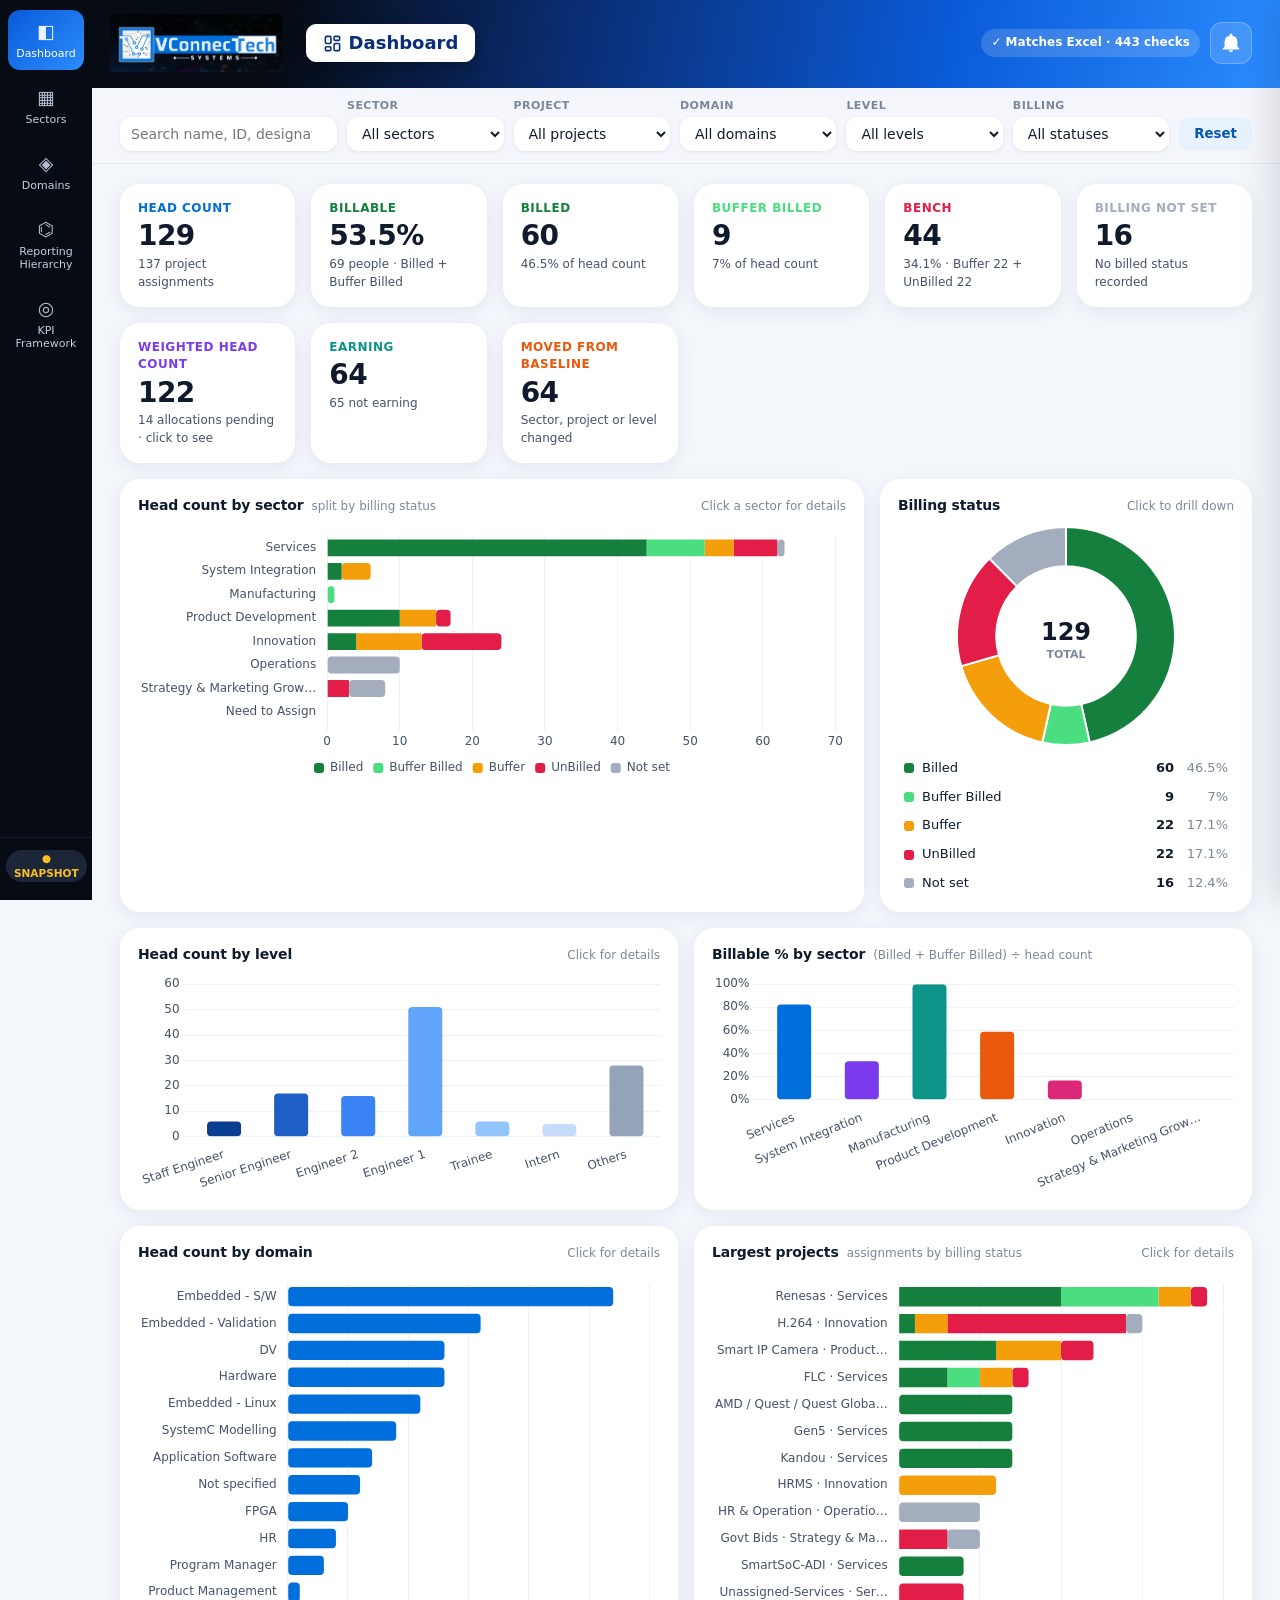
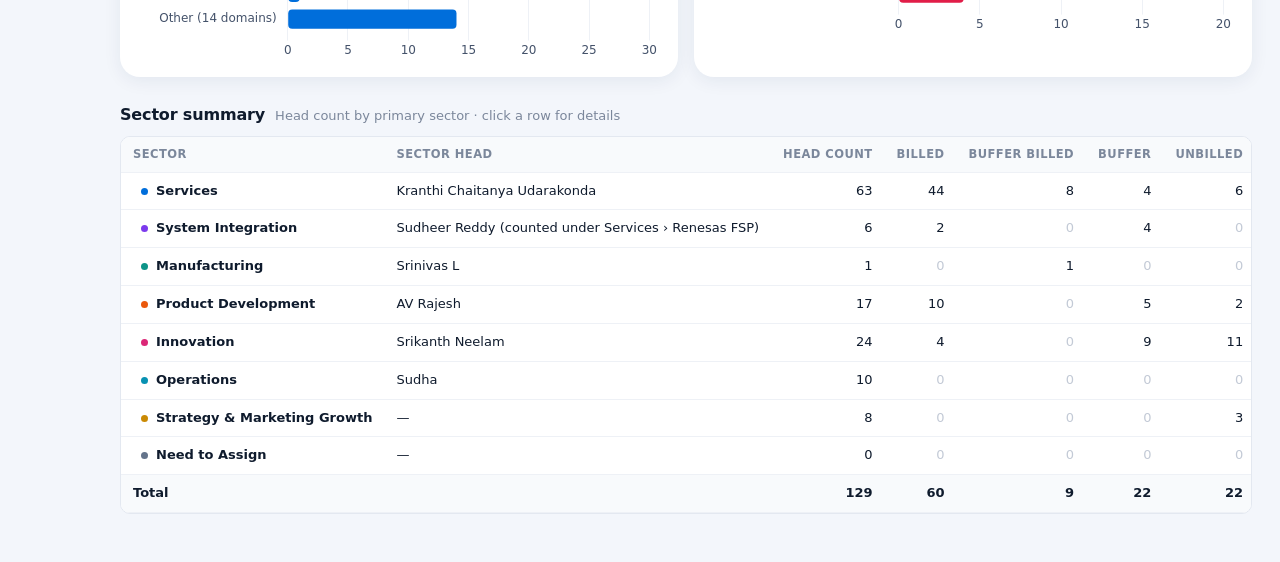
==== portal/index.html @ 93ce8286 "Add Employee Management portal, scripts, data and design options Co-Authored-By: Claude Opus 5.5 <no" ====
<!doctype html>
<html lang="en">
<head>
  <meta charset="utf-8">
  <meta name="viewport" content="width=device-width, initial-scale=1">
  <title>VCT Employee Portal</title>
  <link rel="icon" href="assets/vct-icon.png">
  <link rel="stylesheet" href="css/styles.css">
</head>
<body>
  <div class="shell">
    <aside class="sidebar" id="sidebar">
      <div class="brand">
        <img src="assets/vct-logo.png" alt="VConnecTech Systems">
      </div>
      <nav class="nav" id="nav">
        <a href="#/dashboard" data-route="dashboard"><span class="ico">◧</span>Dashboard</a>
        <a href="#/sectors" data-route="sectors"><span class="ico">▦</span>Sectors</a>
        <a href="#/domains" data-route="domains"><span class="ico">◈</span>Domains</a>
        <a href="#/hierarchy" data-route="hierarchy"><span class="ico">⌬</span>Reporting Hierarchy</a>
        <a href="#/kpi" data-route="kpi"><span class="ico">◎</span>KPI Framework</a>
      </nav>
      <div class="sidebar-foot" id="sourceInfo"></div>
    </aside>

    <div class="main">
      <header class="topbar">
        <button class="menu-btn" id="menuBtn" aria-label="Menu">☰</button>
        <img class="hdr-logo" src="assets/vct-logo.png" alt="VConnecTech Systems">
        <button class="back-btn" id="backBtn" hidden title="Go back (Alt + ←)" aria-label="Back"><svg viewBox="0 0 24 24" width="18" height="18" aria-hidden="true"><path d="M15 18l-6-6 6-6" fill="none" stroke="currentColor" stroke-width="2.2" stroke-linecap="round" stroke-linejoin="round"/></svg></button>
        <div class="topbar-title">
          <h1 id="pageTitle">Dashboard</h1>
          <div class="crumbs" id="crumbs"></div>
        </div>
        <div class="topbar-right">
          <span class="verify-badge" id="verifyBadge" title="Portal numbers compared with the Excel workbook"></span>
          <a href="#/changes" class="bell" id="alertsBtn" title="Alerts — edits to the Excel file" aria-label="Alerts">
            <svg viewBox="0 0 24 24" width="22" height="22" aria-hidden="true"><path fill="currentColor" d="M12 22a2.5 2.5 0 0 0 2.45-2h-4.9A2.5 2.5 0 0 0 12 22Zm7-6V11a7 7 0 0 0-5.5-6.84V3.5a1.5 1.5 0 0 0-3 0v.66A7 7 0 0 0 5 11v5l-2 2v1h18v-1l-2-2Z"/></svg>
            <span class="bell-badge" id="alertsBadge" hidden>0</span>
          </a>
        </div>
      </header>

      <section class="filters" id="filters">
        <div class="f-item f-search">
          <input type="search" id="fQ" placeholder="Search name, ID, designation…" autocomplete="off">
        </div>
        <div class="f-item"><label for="fSector">Sector</label><select id="fSector"></select></div>
        <div class="f-item"><label for="fProject">Project</label><select id="fProject"></select></div>
        <div class="f-item"><label for="fDomain">Domain</label><select id="fDomain"></select></div>
        <div class="f-item"><label for="fLevel">Level</label><select id="fLevel"></select></div>
        <div class="f-item"><label for="fBilling">Billing</label><select id="fBilling"></select></div>
        <button class="btn-ghost" id="fReset">Reset</button>
        <div class="chips" id="fChips"></div>
      </section>

      <main class="content" id="view" tabindex="-1"></main>
    </div>
  </div>

  <div class="drawer-backdrop" id="drawerBackdrop"></div>
  <aside class="drawer" id="drawer" aria-hidden="true"></aside>
  <div class="tooltip" id="tooltip"></div>

  <script src="vendor/chart.umd.min.js"></script>
  <script src="data/vct-data.js"></script>
  <script src="js/metrics.js"></script>
  <script src="js/data-source.js"></script>
  <script src="js/app.js"></script>
</body>
</html>
---- portal/css/styles.css ----
:root {
  --brand: #006edb;
  --brand-600: #0058b0;
  --brand-50: #e8f2fd;
  --ink: #0f1b2d;
  --ink-2: #44526a;
  --ink-3: #7b879b;
  --line: #e3e8f0;
  --line-2: #eef1f6;
  --bg: #f4f6fb;
  --card: #ffffff;
  --side: #060b14;
  --side-2: #0e1726;
  --side-ink: #c4cfdf;

  --billed: #15803d;
  --buffer-billed: #4ade80;
  --buffer: #f59e0b;
  --unbilled: #e11d48;
  --notset: #a3adbd;

  --ok: #15803d;
  --warn: #b45309;
  --info: #0369a1;

  --radius: 12px;
  --shadow: 0 1px 2px rgba(15, 27, 45, .05), 0 1px 1px rgba(15, 27, 45, .03);
  --font: "Segoe UI", system-ui, -apple-system, Roboto, "Helvetica Neue", Arial, sans-serif;
}

* { box-sizing: border-box; }
html, body { margin: 0; height: 100%; }
body { font-family: var(--font); color: var(--ink); background: var(--bg); font-size: 14px; line-height: 1.45; }
a { color: var(--brand); text-decoration: none; }
a:hover { text-decoration: underline; }
button { font-family: inherit; }
h1, h2, h3 { margin: 0; font-weight: 600; letter-spacing: -.01em; }

/* ---------- layout ---------- */
.shell { display: flex; min-height: 100vh; }
.sidebar {
  width: 236px; flex: 0 0 236px; background: var(--side); color: var(--side-ink);
  display: flex; flex-direction: column; position: sticky; top: 0; height: 100vh; z-index: 30;
}
.brand { padding: 14px 14px 10px; border-bottom: 1px solid #111c2e; }
.brand img { width: 100%; display: block; border-radius: 6px; }
.nav { padding: 10px 10px; display: flex; flex-direction: column; gap: 2px; overflow-y: auto; }
.nav a {
  display: flex; align-items: center; gap: 10px; padding: 9px 12px; border-radius: 8px;
  color: var(--side-ink); font-weight: 500; text-decoration: none;
}
.nav a:hover { background: var(--side-2); color: #fff; }
.nav a.active { background: var(--brand); color: #fff; }
.nav .ico { width: 18px; text-align: center; opacity: .9; }
.sidebar-foot { margin-top: auto; padding: 14px 16px; font-size: 12px; color: #8592a8; border-top: 1px solid #111c2e; }
.sidebar-foot b { color: #d6deea; font-weight: 600; }
.sidebar-foot .mode { display: inline-block; padding: 1px 8px; border-radius: 99px; background: #1b2638; color: #fbbf24; font-weight: 600; font-size: 11px; margin-bottom: 6px; }
.sidebar-foot .mode.live { color: #4ade80; }

.main { flex: 1; min-width: 0; display: flex; flex-direction: column; }
.topbar {
  display: flex; align-items: center; gap: 14px; padding: 16px 28px 10px; background: var(--bg);
}
.topbar h1 { font-size: 22px; }
.crumbs { color: var(--ink-3); font-size: 13px; margin-top: 2px; }
.crumbs a { color: var(--ink-2); }
.topbar-right { margin-left: auto; display: flex; gap: 10px; align-items: center; }
.menu-btn { display: none; border: 1px solid var(--line); background: #fff; border-radius: 8px; font-size: 18px; padding: 4px 10px; cursor: pointer; }
.verify-badge { font-size: 12px; padding: 5px 10px; border-radius: 99px; background: #e7f6ec; color: var(--ok); font-weight: 600; cursor: pointer; white-space: nowrap; }
.verify-badge.bad { background: #fde8ec; color: var(--unbilled); }

/* ---------- filters ---------- */
.filters {
  position: sticky; top: 0; z-index: 20; display: flex; flex-wrap: wrap; align-items: flex-end; gap: 10px;
  padding: 10px 28px 12px; background: rgba(244, 246, 251, .96); backdrop-filter: blur(6px); border-bottom: 1px solid var(--line);
}
.f-item { display: flex; flex-direction: column; gap: 3px; flex: 1 1 130px; min-width: 0; }
.f-search { flex: 1.4 1 180px; align-self: flex-end; }
.f-item label { font-size: 11px; font-weight: 600; color: var(--ink-3); text-transform: uppercase; letter-spacing: .04em; }
.f-item select, .f-item input {
  height: 34px; border: 1px solid var(--line); border-radius: 8px; background: #fff; padding: 0 10px;
  font: inherit; color: var(--ink); width: 100%;
}
.f-item select.on { border-color: var(--brand); background: var(--brand-50); color: var(--brand-600); font-weight: 600; }
.f-item select:focus, .f-item input:focus { outline: 2px solid rgba(0, 110, 219, .25); border-color: var(--brand); }
.btn-ghost { height: 34px; border: 1px solid var(--line); background: #fff; border-radius: 8px; padding: 0 14px; cursor: pointer; color: var(--ink-2); font-weight: 500; }
.btn-ghost:hover { border-color: var(--brand); color: var(--brand); }
.btn { height: 34px; border: 0; background: var(--brand); color: #fff; border-radius: 8px; padding: 0 14px; cursor: pointer; font-weight: 600; }
.btn:hover { background: var(--brand-600); }
.chips { display: flex; gap: 6px; flex-wrap: wrap; width: 100%; }
.chips:empty { display: none; }
.chip { display: inline-flex; align-items: center; gap: 6px; background: var(--brand-50); color: var(--brand-600); border-radius: 99px; padding: 3px 4px 3px 10px; font-size: 12px; font-weight: 600; }
.chip button { border: 0; background: rgba(0, 110, 219, .12); color: var(--brand-600); border-radius: 99px; width: 18px; height: 18px; cursor: pointer; line-height: 1; }

/* ---------- content ---------- */
.content { padding: 20px 28px 48px; outline: none; }
.grid { display: grid; gap: 16px; }
.g-tiles { grid-template-columns: repeat(auto-fill, minmax(170px, 1fr)); }
.g-2 { grid-template-columns: repeat(2, minmax(0, 1fr)); }
.g-3 { grid-template-columns: repeat(3, minmax(0, 1fr)); }
.g-21 { grid-template-columns: minmax(0, 2fr) minmax(0, 1fr); }
.g-12 { grid-template-columns: minmax(0, 1fr) minmax(0, 2fr); align-items: start; }
.mt { margin-top: 16px; }
.section-title { display: flex; align-items: baseline; gap: 10px; margin: 26px 0 10px; }
.section-title h2 { font-size: 16px; }
.section-title .sub { color: var(--ink-3); font-size: 13px; }

.card { background: var(--card); border: 1px solid var(--line); border-radius: var(--radius); box-shadow: var(--shadow); padding: 16px 18px; min-width: 0; }
.card-h { display: flex; align-items: baseline; gap: 8px; margin-bottom: 10px; }
.card-h h3 { font-size: 14px; }
.card-h .sub { color: var(--ink-3); font-size: 12px; }
.card-h .right { margin-left: auto; font-size: 12px; color: var(--ink-3); }

.tile { cursor: default; display: flex; flex-direction: column; gap: 4px; position: relative; overflow: hidden; }
.tile.click { cursor: pointer; }
.tile.click:hover { border-color: var(--brand); }
.tile .lbl { font-size: 12px; color: var(--ink-3); font-weight: 600; text-transform: uppercase; letter-spacing: .04em; }
.tile .val { font-size: 28px; font-weight: 700; letter-spacing: -.02em; line-height: 1.1; }
.tile .note { font-size: 12px; color: var(--ink-2); }
.tile::before { content: ""; position: absolute; left: 0; top: 0; bottom: 0; width: 4px; background: var(--accent, var(--brand)); }

.chart-box { position: relative; height: 280px; }
.chart-box.sm { height: 220px; }
.chart-box.lg { height: 360px; }
.hint { font-size: 12px; color: var(--ink-3); margin-top: 8px; }

/* legend */
.legend { display: flex; flex-direction: column; gap: 4px; margin-top: 10px; }
.legend.row { flex-direction: row; flex-wrap: wrap; gap: 6px 14px; }
.lg { display: flex; align-items: center; gap: 8px; font-size: 13px; padding: 3px 6px; border-radius: 6px; cursor: pointer; }
.lg:hover { background: var(--line-2); }
.lg .sw { width: 10px; height: 10px; border-radius: 3px; flex: 0 0 10px; }
.lg .n { margin-left: auto; font-weight: 600; font-variant-numeric: tabular-nums; }
.lg .p { color: var(--ink-3); width: 46px; text-align: right; font-variant-numeric: tabular-nums; }
.legend.row .lg .n { margin-left: 4px; }

/* billing stack bar */
.stack { display: flex; height: 8px; border-radius: 99px; overflow: hidden; background: var(--line-2); }
.stack span { display: block; height: 100%; }

/* badges */
.badge { display: inline-flex; align-items: center; gap: 5px; padding: 2px 8px; border-radius: 99px; font-size: 12px; font-weight: 600; white-space: nowrap; }
.badge::before { content: ""; width: 7px; height: 7px; border-radius: 50%; background: currentColor; }
.b-Billed { background: #e7f6ec; color: var(--billed); }
.b-Buffer-Billed { background: #e9fbef; color: #15803d; }
.b-Buffer-Billed::before { background: var(--buffer-billed); }
.b-Buffer { background: #fef4e2; color: #b45309; }
.b-UnBilled { background: #fde8ec; color: var(--unbilled); }
.b-Not-set { background: #eef1f5; color: #5d6b80; }
.tag { display: inline-block; padding: 1px 7px; border-radius: 6px; background: var(--line-2); color: var(--ink-2); font-size: 11.5px; font-weight: 600; }
.tag.blue { background: var(--brand-50); color: var(--brand-600); }
.tag.amber { background: #fef4e2; color: #b45309; }
.tag.draft { background: #fff7d6; color: #8a6100; }

/* tables */
.table-wrap { overflow: auto; border: 1px solid var(--line); border-radius: 10px; background: #fff; }
.table-wrap.tall { max-height: 620px; }
table.t { width: 100%; border-collapse: separate; border-spacing: 0; font-size: 13px; }
table.t th, table.t td { padding: 9px 12px; text-align: left; border-bottom: 1px solid var(--line-2); white-space: nowrap; }
table.t th { position: sticky; top: 0; background: #f8fafc; z-index: 1; font-size: 11.5px; text-transform: uppercase; letter-spacing: .04em; color: var(--ink-3); font-weight: 700; cursor: default; user-select: none; }
table.t th.sort { cursor: pointer; }
table.t th.sort:hover { color: var(--brand); }
table.t th .arr { font-size: 10px; margin-left: 3px; }
table.t td.num, table.t th.num { text-align: right; font-variant-numeric: tabular-nums; }
table.t tbody tr.click { cursor: pointer; }
table.t tbody tr.click:hover td { background: #f5f9ff; }
table.t tfoot td { font-weight: 700; background: #f8fafc; position: sticky; bottom: 0; }
table.t td.wrap { white-space: normal; min-width: 220px; }
table.t td.muted, .muted { color: var(--ink-3); }
.zero { color: #c3cad6; }
.pct-cell { display: flex; align-items: center; gap: 8px; justify-content: flex-end; }
.pct-cell .bar { width: 60px; height: 6px; background: var(--line-2); border-radius: 99px; overflow: hidden; }
.pct-cell .bar i { display: block; height: 100%; background: var(--brand); }

/* matrix / heatmap */
table.t.matrix { width: auto; }
table.matrix th.rot { writing-mode: vertical-rl; transform: rotate(180deg); text-transform: none; letter-spacing: 0; font-size: 12px; font-weight: 600; color: var(--ink-2); height: 150px; vertical-align: bottom; padding: 8px 6px; }
table.matrix td.h { text-align: center; font-weight: 600; min-width: 36px; padding: 6px; }
table.matrix td.first, table.matrix th.first { position: sticky; left: 0; background: #fff; z-index: 2; }
table.matrix th.first { background: #f8fafc; z-index: 3; }

/* sector cards */
.sector-card { cursor: pointer; display: flex; flex-direction: column; gap: 10px; transition: border-color .15s, transform .15s; }
.sector-card:hover { border-color: var(--brand); transform: translateY(-1px); }
.sector-card .top { display: flex; align-items: flex-start; gap: 10px; }
.sector-card .dot { width: 12px; height: 12px; border-radius: 4px; margin-top: 4px; flex: 0 0 12px; }
.sector-card h3 { font-size: 15px; }
.sector-card .own { color: var(--ink-2); font-size: 12.5px; min-height: 36px; }
.sector-card .nums { display: flex; gap: 18px; }
.sector-card .nums div { display: flex; flex-direction: column; }
.sector-card .nums b { font-size: 20px; }
.sector-card .nums span { font-size: 11px; color: var(--ink-3); text-transform: uppercase; letter-spacing: .04em; font-weight: 600; }
.kv { display: grid; grid-template-columns: 140px 1fr; gap: 6px 12px; font-size: 13px; }
.kv dt { color: var(--ink-3); }
.kv dd { margin: 0; }

/* people grid (Overall-sheet style) */
.pgrid td { vertical-align: top; white-space: normal; min-width: 170px; }
.pgrid td.lvl { font-weight: 600; color: var(--ink-2); min-width: 120px; background: #f8fafc; position: sticky; left: 0; }
/* sector grid — clear gridlines, darker header and level column so rows/columns are easy to follow */
.table-wrap:has(> .pgrid) { border: 1px solid #b9c3d1; }
table.t.pgrid th, table.t.pgrid td { border-bottom: 1px solid #c9d2de; border-right: 1px solid #dde3eb; }
table.t.pgrid tr > :last-child { border-right: 0; }
table.t.pgrid tbody tr:last-child td { border-bottom: 0; }
table.t.pgrid th { background: #e6ebf2; color: #1e2b40; border-bottom: 2px solid #9fabbd; z-index: 2; }
table.t.pgrid th.first { position: sticky; left: 0; z-index: 3; }
table.t.pgrid td.lvl { background: #eef2f7; color: var(--ink); font-weight: 700; border-right: 2px solid #b9c3d1; z-index: 1; }
table.t.pgrid tbody tr:nth-child(even) td:not(.lvl) { background: #fafbfd; }
table.t.pgrid tbody tr:first-child td { background: #f4f7fb; border-bottom: 2px solid #b9c3d1; }
table.t.pgrid tbody tr:first-child td.lvl { background: #e9eef5; }
table.t.pgrid tbody tr:hover td:not(.lvl) { background: #f2f7ff; }
.person { display: block; padding: 4px 8px; margin: 3px 0; border-radius: 6px; font-size: 12.5px; cursor: pointer; border-left: 3px solid var(--notset); background: #f7f9fc; }
.person:hover { background: var(--brand-50); }
.person small { display: block; color: var(--ink-3); font-size: 11px; }
.person.Billed { border-left-color: var(--billed); }
.person.Buffer-Billed { border-left-color: var(--buffer-billed); }
.person.Buffer { border-left-color: var(--buffer); }
.person.UnBilled { border-left-color: var(--unbilled); }
.person.dual { background: #eef5ff; }
/* sector "Who works where" grid — names filled with their billing colour; two-project people in violet */
.pgrid .person { border-left: 0; padding: 6px 10px; color: #fff; font-weight: 600; background: var(--notset); }
.pgrid .person small { color: rgba(255, 255, 255, .88); font-weight: 400; }
.pgrid .person.Billed { background: var(--billed); }
.pgrid .person.Buffer-Billed { background: var(--buffer-billed); color: #053b1b; }
.pgrid .person.Buffer-Billed small { color: #0b5a2b; }
.pgrid .person.Buffer { background: var(--buffer); color: #3d2600; }
.pgrid .person.Buffer small { color: #5c3a00; }
.pgrid .person.UnBilled { background: var(--unbilled); }
.pgrid .person.Not-set { background: #8a95a8; }
/* two projects: left half = billing colour, right half = violet */
.pgrid .person.dual { --bc: #8a95a8; background: linear-gradient(90deg, var(--bc) 0 50%, #7c3aed 50% 100%); color: #fff; border-left: 0;
  text-shadow: 0 1px 2px rgba(0, 0, 0, .35); }
.pgrid .person.dual small { color: rgba(255, 255, 255, .92); }
.pgrid .person.dual.Billed { --bc: var(--billed); }
.pgrid .person.dual.Buffer-Billed { --bc: #22c55e; }
.pgrid .person.dual.Buffer { --bc: #e08a00; }
.pgrid .person.dual.UnBilled { --bc: var(--unbilled); }
.pgrid .person:hover { filter: brightness(1.08); box-shadow: 0 2px 8px rgba(15, 27, 45, .18); }
.pg-legend { display: flex; flex-wrap: wrap; gap: 8px; margin: -4px 0 12px; }
.pg-key { display: inline-block; padding: 3px 10px; border-radius: 6px; font-size: 12px; font-weight: 600; color: #fff; background: #8a95a8; }
.pg-key.Billed { background: var(--billed); }
.pg-key.Buffer-Billed { background: var(--buffer-billed); color: #053b1b; }
.pg-key.Buffer { background: var(--buffer); color: #3d2600; }
.pg-key.UnBilled { background: var(--unbilled); }
.pg-key.dual { background: linear-gradient(90deg, var(--billed) 0 50%, #7c3aed 50% 100%); text-shadow: 0 1px 2px rgba(0, 0, 0, .3); }

/* drawer */
.drawer-backdrop { position: fixed; inset: 0; background: rgba(6, 11, 20, .35); opacity: 0; pointer-events: none; transition: opacity .2s; z-index: 50; }
.drawer-backdrop.open { opacity: 1; pointer-events: auto; }
.drawer { position: fixed; top: 0; right: 0; bottom: 0; width: min(480px, 100%); background: #fff; z-index: 60; transform: translateX(100%); transition: transform .22s ease; overflow-y: auto; box-shadow: -8px 0 30px rgba(6, 11, 20, .12); }
.drawer.open { transform: none; }
.drawer .d-head { padding: 22px 24px 16px; border-bottom: 1px solid var(--line); display: flex; gap: 14px; align-items: flex-start; }
.avatar { width: 48px; height: 48px; border-radius: 12px; background: var(--brand); color: #fff; display: grid; place-items: center; font-weight: 700; font-size: 17px; flex: 0 0 48px; }
.drawer .d-head h2 { font-size: 18px; }
.drawer .d-head .sub { color: var(--ink-3); font-size: 13px; }
.drawer .close { margin-left: auto; border: 0; background: var(--line-2); border-radius: 8px; width: 32px; height: 32px; cursor: pointer; font-size: 16px; }
.drawer .d-body { padding: 18px 24px 30px; display: flex; flex-direction: column; gap: 18px; }
.drawer h4 { margin: 0 0 8px; font-size: 12px; text-transform: uppercase; letter-spacing: .05em; color: var(--ink-3); }
.assign { border: 1px solid var(--line); border-radius: 10px; padding: 10px 12px; display: flex; flex-direction: column; gap: 4px; }
.assign .row1 { display: flex; align-items: center; gap: 8px; }
.assign .alloc { margin-left: auto; font-weight: 700; }
.move { background: #fffaf0; border: 1px solid #fde7c2; border-radius: 10px; padding: 10px 12px; font-size: 13px; }

.tooltip { position: fixed; pointer-events: none; z-index: 80; background: var(--ink); color: #fff; font-size: 12px; padding: 6px 9px; border-radius: 6px; opacity: 0; transition: opacity .1s; max-width: 260px; }

/* KPI */
.kpi-cat { font-weight: 700; color: var(--brand-600); }
details.acc { border: 1px solid var(--line); border-radius: 10px; background: #fff; }
details.acc + details.acc { margin-top: 10px; }
details.acc summary { padding: 12px 16px; cursor: pointer; font-weight: 600; list-style: none; display: flex; gap: 8px; align-items: center; }
details.acc summary::before { content: "▸"; color: var(--ink-3); transition: transform .15s; }
details.acc[open] summary::before { transform: rotate(90deg); }
details.acc .acc-body { padding: 0 16px 14px; }

/* health */
.issue { display: flex; gap: 12px; padding: 12px 14px; border: 1px solid var(--line); border-radius: 10px; background: #fff; }
.issue + .issue { margin-top: 8px; }
.issue .sev { width: 8px; border-radius: 99px; flex: 0 0 8px; }
.issue .sev.warn { background: var(--buffer); }
.issue .sev.info { background: #7cb7f0; }
.issue h4 { margin: 0 0 2px; font-size: 14px; }
.issue .people { margin-top: 6px; display: flex; flex-wrap: wrap; gap: 4px; }
.issue .people a { font-size: 12px; background: var(--line-2); padding: 1px 8px; border-radius: 99px; color: var(--ink-2); cursor: pointer; }

.empty { padding: 40px; text-align: center; color: var(--ink-3); }
.note-box { background: var(--brand-50); border: 1px solid #cfe3fb; color: #173d69; border-radius: 10px; padding: 10px 14px; font-size: 13px; }

/* ---------- responsive ---------- */
@media (max-width: 1200px) {
  .g-3 { grid-template-columns: repeat(2, minmax(0, 1fr)); }
  .g-21, .g-12 { grid-template-columns: minmax(0, 1fr); }
}
@media (max-width: 860px) {
  .sidebar { position: fixed; left: 0; top: 0; transform: translateX(-100%); transition: transform .2s; }
  .sidebar.open { transform: none; box-shadow: 8px 0 30px rgba(0, 0, 0, .3); }
  .menu-btn { display: inline-block; }
  .topbar { padding: 12px 16px 8px; }
  .filters { padding: 8px 16px 10px; position: static; }
  .content { padding: 16px 16px 40px; }
  .g-2, .g-3 { grid-template-columns: minmax(0, 1fr); }
  .f-item { flex: 1 1 140px; }
  .f-search { flex-basis: 100%; }
  .verify-badge { display: none; }
}

@media print {
  .sidebar, .filters, .menu-btn { display: none; }
  .content { padding: 0; }
}

/* live status */
.sidebar-foot .mode.off { color: #f87171; }
.foot-ok, .foot-warn, .foot-note { margin-top: 6px; line-height: 1.35; }
.foot-ok { color: #86efac; }
.foot-warn { color: #fca5a5; }
.foot-note { color: #8592a8; }
.toast {
  position: fixed; right: 20px; bottom: 20px; z-index: 90; background: var(--ink); color: #fff;
  padding: 12px 16px; border-radius: 10px; font-size: 13px; box-shadow: 0 10px 30px rgba(6, 11, 20, .25);
  border-left: 4px solid #4ade80; transform: translateY(20px); opacity: 0; pointer-events: none; transition: all .25s ease; max-width: 340px;
}
.toast.show { transform: none; opacity: 1; }

/* in-place details panel */
.tile.active { border-color: var(--brand); box-shadow: 0 0 0 3px rgba(0, 110, 219, .18); }
.detail-panel { margin-top: 16px; border: 1.5px solid var(--brand); box-shadow: 0 8px 28px rgba(0, 110, 219, .10); scroll-margin-top: 120px; animation: dpIn .18s ease; }
@keyframes dpIn { from { opacity: 0; transform: translateY(-4px); } to { opacity: 1; transform: none; } }
.dp-head { display: flex; align-items: flex-start; gap: 12px; margin-bottom: 12px; }
.dp-head h3 { font-size: 17px; }
.dp-head .sub { color: var(--ink-2); font-size: 13px; margin-top: 2px; }
.dp-actions { margin-left: auto; display: flex; gap: 8px; align-items: center; }
.dp-close { border: 0; background: var(--line-2); border-radius: 8px; width: 34px; height: 34px; cursor: pointer; font-size: 15px; }
.dp-close:hover { background: #fde8ec; color: var(--unbilled); }
.dp-back { border: 0; background: none; color: var(--brand); cursor: pointer; padding: 0; margin-bottom: 4px; font-weight: 600; }
.bd { border: 1px solid var(--line-2); border-radius: 10px; padding: 10px 12px; background: #fbfcfe; }
.bd h4 { margin: 0 0 6px; font-size: 11.5px; text-transform: uppercase; letter-spacing: .05em; color: var(--ink-3); }
.bd-row { display: grid; grid-template-columns: minmax(90px, 1.2fr) 1fr 32px; align-items: center; gap: 8px; padding: 4px 6px; border-radius: 6px; cursor: pointer; font-size: 13px; }
.bd-row:hover { background: var(--brand-50); }
.bd-l { overflow: hidden; text-overflow: ellipsis; white-space: nowrap; }
.bd-bar { height: 6px; background: var(--line-2); border-radius: 99px; overflow: hidden; }
.bd-bar i { display: block; height: 100%; border-radius: 99px; }
.bd-n { text-align: right; font-weight: 700; font-variant-numeric: tabular-nums; }
.th-link { color: var(--brand); cursor: pointer; }
.th-link:hover { text-decoration: underline; }

/* navigation */
.back-btn { height: 36px; padding: 0 14px; border: 1px solid var(--line); background: #fff; border-radius: 8px; cursor: pointer; font-weight: 600; color: var(--ink-2); white-space: nowrap; align-self: center; }
.back-btn:hover { border-color: var(--brand); color: var(--brand); }
.back-btn[hidden] { display: none; }

/* change log */
.change-card + .change-card { margin-top: 12px; }
.ch-head { display: flex; gap: 12px; align-items: center; }
.ch-right { margin-left: auto; text-align: right; display: flex; flex-direction: column; gap: 4px; align-items: flex-end; font-size: 13px; }
.avatar.sm { width: 38px; height: 38px; flex: 0 0 38px; font-size: 14px; border-radius: 10px; }
.ch-table td.before { color: #be123c; background: #fff7f8; white-space: normal; min-width: 140px; }
.ch-table td.after { color: #15803d; background: #f4fbf6; font-weight: 600; white-space: normal; min-width: 140px; }
@media (max-width: 860px) { .ch-head { flex-wrap: wrap; } .ch-right { margin-left: 0; align-items: flex-start; text-align: left; } }

/* alerts */
.nav-badge { margin-left: auto; min-width: 22px; height: 22px; padding: 0 7px; border-radius: 99px; background: #e11d48; color: #fff;
  font-size: 12px; font-weight: 700; display: inline-flex; align-items: center; justify-content: center; box-shadow: 0 0 0 2px var(--side); }
.nav-badge[hidden] { display: none; }
.nav a.active .nav-badge { box-shadow: 0 0 0 2px var(--brand); }
.change-card.is-new { border-color: #e11d48; box-shadow: 0 0 0 3px rgba(225, 29, 72, .12); }
.new-pill { display: inline-block; background: #e11d48; color: #fff; font-size: 10.5px; font-weight: 800; letter-spacing: .05em; padding: 1px 7px; border-radius: 99px; vertical-align: 1px; }
.save-row { display: flex; gap: 12px; align-items: center; padding: 10px 16px; margin-top: 8px; background: #fafbfd; }
.save-ico { font-size: 18px; width: 38px; text-align: center; }
.change-card + .save-row, .save-row + .change-card { margin-top: 12px; }
.toolbar { display: flex; flex-wrap: wrap; gap: 12px; align-items: center; margin: 18px 0 10px; }
.toolbar input[type=search] { margin-left: auto; height: 34px; border: 1px solid var(--line); border-radius: 8px; padding: 0 10px; min-width: 260px; font: inherit; }
.chk { display: inline-flex; gap: 6px; align-items: center; font-size: 13px; color: var(--ink-2); cursor: pointer; }
.pending-box { display: flex; gap: 12px; align-items: center; background: #fff8e8; border: 1px solid #fde3a7; color: #6b4a00; border-radius: 10px; padding: 12px 14px; font-size: 13.5px; }
.spin { width: 18px; height: 18px; border-radius: 50%; border: 3px solid #fcd88a; border-top-color: #b45309; animation: spin 0.9s linear infinite; flex: 0 0 18px; }
@keyframes spin { to { transform: rotate(360deg); } }
.toast a { color: #93c5fd; font-weight: 600; pointer-events: auto; }
.toast.show { pointer-events: auto; }

.hdr-logo { display: none; }

/* top-right alerts bell */
.bell { position: relative; display: inline-flex; align-items: center; justify-content: center; width: 42px; height: 42px;
  border-radius: 12px; background: #fff; border: 1px solid var(--line); color: var(--ink-2); text-decoration: none; }
.bell:hover { border-color: var(--brand); color: var(--brand); text-decoration: none; }
.bell.active { background: var(--brand); border-color: var(--brand); color: #fff; }
.bell-badge { position: absolute; top: -7px; right: -7px; min-width: 21px; height: 21px; padding: 0 6px; border-radius: 99px;
  background: #e11d48; color: #fff; font-size: 11.5px; font-weight: 800; display: inline-flex; align-items: center; justify-content: center;
  box-shadow: 0 0 0 2px var(--bg); }
.bell-badge[hidden] { display: none; }
.bell.ring svg { animation: ring .9s ease 2; transform-origin: 50% 10%; }
@keyframes ring { 0%,100% { transform: rotate(0); } 20% { transform: rotate(14deg); } 40% { transform: rotate(-12deg); } 60% { transform: rotate(8deg); } 80% { transform: rotate(-5deg); } }
.verify-badge { cursor: default; }
@media (max-width: 860px) { .verify-badge { display: none; } }

/* reporting hierarchy — top-down org chart */
.ocard { padding: 16px 20px 22px; }
.org-bar { display: flex; gap: 12px; align-items: center; margin-bottom: 18px; }
.org-bar input { height: 36px; border: 1px solid var(--line); border-radius: 8px; padding: 0 12px; font: inherit; width: 320px; max-width: 100%; }
.org-links { margin-left: auto; font-size: 13px; white-space: nowrap; }
.oc { display: flex; flex-direction: column; align-items: center; }
.ocl { display: flex; justify-content: center; }
.ocv { width: 2px; height: 20px; background: #cfd7e3; }
.oct { color: var(--ink-3); font-size: 13px; margin: 0 0 8px; }
.oct b { color: var(--ink); }
.ocw { border: 2px solid var(--line); border-radius: 12px; padding: 14px; background: #fbfcfe; width: 100%; max-width: 1180px; }
.ocr { display: flex; flex-wrap: wrap; gap: 10px; justify-content: center; }
.ocb { border: 1px solid var(--line); border-radius: 10px; padding: 8px 12px; background: #fff; text-align: center; min-width: 150px; max-width: 240px; cursor: pointer; transition: border-color .12s, transform .12s; }
.ocb:hover { border-color: var(--brand); transform: translateY(-1px); }
.ocb b { display: block; font-size: 13.5px; }
.ocb small { display: block; color: var(--ink-3); font-size: 12px; margin-top: 1px; }
.ocb em { display: block; font-style: normal; font-size: 11.5px; color: #8a4b00; background: #fef4e2; border-radius: 6px; padding: 1px 6px; margin-top: 6px; }
.ocn { display: inline-block; margin-top: 5px; font-size: 12px; font-weight: 700; color: var(--ink-2); background: var(--line-2); border-radius: 99px; padding: 1px 9px; }
.ocb.root { border: 2px solid var(--brand); min-width: 210px; }
.ocb.sel { border: 2px solid var(--brand); background: var(--brand-50); }
.ocb.hl { box-shadow: 0 0 0 3px #fcd34d; border-color: #f59e0b; }
.ocb.more { border-style: dashed; color: var(--ink-2); }
.ocx { cursor: pointer; display: flex; gap: 8px; align-items: center; flex-wrap: wrap; }
.ocx .ocn { margin-top: 0; }
@media (max-width: 860px) { .ocb { min-width: 0; flex: 1 1 140px; } .org-links { margin-left: 0; } .org-bar { flex-wrap: wrap; } }

/* reporting hierarchy — boxes filled with billing colour; view switch */
.org-bar .hm-tabs { display: inline-flex; border: 1px solid #b9c3d1; border-radius: 8px; overflow: hidden; flex: 0 0 auto; }
.hm-tab { border: 0; background: #fff; padding: 0 14px; height: 36px; font: inherit; font-size: 13px; font-weight: 600; color: var(--ink-2); cursor: pointer; }
.hm-tab + .hm-tab { border-left: 1px solid #b9c3d1; }
.hm-tab:hover { background: var(--line-2); }
.hm-tab.on { background: var(--brand); color: #fff; }
.hm-legend { margin: -6px 0 16px; }
.ocb.bx { --bc: #8a95a8; background: var(--bc); border-color: transparent; color: #fff; }
.ocb.bx small { color: rgba(255, 255, 255, .9); }
.ocb.bx .ocn { background: rgba(255, 255, 255, .25); color: inherit; }
.ocb.bx em { color: #8a4b00; }
.ocb.bx-Billed, .hb-bar .bx-Billed { --bc: var(--billed); background: var(--billed); }
.ocb.bx-Buffer-Billed, .hb-bar .bx-Buffer-Billed { --bc: var(--buffer-billed); background: var(--buffer-billed); }
.ocb.bx-Buffer, .hb-bar .bx-Buffer { --bc: var(--buffer); background: var(--buffer); }
.ocb.bx-UnBilled, .hb-bar .bx-UnBilled { --bc: var(--unbilled); background: var(--unbilled); }
.ocb.bx-Not-set, .hb-bar .bx-Not-set { --bc: #8a95a8; background: #8a95a8; }
.ocb.bx-Buffer-Billed:not(.dual), .ocb.bx-Buffer:not(.dual) { color: #2b1d00; }
.ocb.bx-Buffer-Billed:not(.dual) small, .ocb.bx-Buffer:not(.dual) small { color: rgba(43, 29, 0, .8); }
.ocb.bx.dual { background: linear-gradient(90deg, var(--bc) 0 50%, #7c3aed 50% 100%); text-shadow: 0 1px 2px rgba(0, 0, 0, .35); }
.ocb.bx.dual.bx-Buffer-Billed { --bc: #22c55e; }
.ocb.bx.dual.bx-Buffer { --bc: #e08a00; }
.ocb.bx.root, .ocb.bx.sel { border-color: transparent; outline: 3px solid #0f1b2d; outline-offset: 2px; }
.ocb.grp.sel:not(.bx) { outline: 3px solid var(--brand); outline-offset: 2px; }
.ocb.bx:hover { border-color: transparent; filter: brightness(1.07); box-shadow: 0 3px 10px rgba(15, 27, 45, .2); }
.ocb.bx.hl { box-shadow: 0 0 0 4px #fcd34d; }
.hb-bar { display: flex; height: 7px; border-radius: 99px; overflow: hidden; background: var(--line-2); margin: 6px 0 2px; min-width: 120px; }
.hb-bar i { display: block; height: 100%; }
/* darker outlines and connectors so each level/team stands out clearly */
.ocw { border: 2px solid #5b6b82; background: #f6f8fb; }
.ocv { width: 3px; height: 22px; background: #5b6b82; }
.oct { color: #44526a; font-weight: 600; }
.ocb:not(.bx) { border: 2px solid #7d8ba0; }
.ocb.more { border: 2px dashed #5b6b82; color: var(--ink); }
.ocb.root:not(.bx) { border: 2px solid var(--brand); }
.ocb.bx { border: 2px solid rgba(15, 27, 45, .45); }
.ocb.bx:hover { border-color: #0f1b2d; }
/* the manager whose team is open: blue ring + "VIEWING" tag, linked to its team panel below */
.ocb.sel, .ocb.bx.sel { position: relative; outline: 4px solid #2563eb; outline-offset: 3px; box-shadow: 0 0 0 9px rgba(37, 99, 235, .22), 0 6px 16px rgba(37, 99, 235, .35); transform: translateY(-2px); z-index: 1; }
.ocb.sel::before { content: "VIEWING"; position: absolute; top: -13px; left: 50%; transform: translateX(-50%); background: #2563eb; color: #fff; font-size: 10px; font-weight: 800; letter-spacing: .08em; padding: 1px 8px; border-radius: 99px; text-shadow: none; white-space: nowrap; }
.ocb.grp.sel::before { content: none; }
.ocv.sel { background: #2563eb; width: 4px; }
.oct.cur { background: #2563eb; color: #fff; padding: 3px 14px; border-radius: 99px; }
.oct.cur b { color: #fff; }
.ocw.cur { border: 3px solid #2563eb; background: #eff5ff; box-shadow: 0 0 0 4px rgba(37, 99, 235, .15); }

/* de-duplicated pages */
.sector-head { display: flex; gap: 24px; align-items: center; flex-wrap: wrap; }
.sector-head .kv { flex: 1; min-width: 280px; }
.sh-nums { display: flex; gap: 26px; }
.sh-nums div { display: flex; flex-direction: column; }
.sh-nums b { font-size: 24px; }
.sh-nums span { font-size: 11px; color: var(--ink-3); text-transform: uppercase; letter-spacing: .04em; font-weight: 600; }
.dom { display: grid; grid-template-columns: minmax(260px, 1fr) minmax(0, 2fr); gap: 16px; align-items: start; }
.dl-row { display: grid; grid-template-columns: minmax(120px, 1.4fr) 1fr 34px; gap: 10px; align-items: center; padding: 6px 8px; border-radius: 7px; cursor: pointer; font-size: 13px; }
.dl-row:hover { background: #f5f8fc; }
.dl-row.on { background: var(--brand-50); font-weight: 600; color: var(--brand-600); }
.dl-name { overflow: hidden; text-overflow: ellipsis; white-space: nowrap; }
.dl-bar { height: 7px; background: var(--line-2); border-radius: 99px; overflow: hidden; }
.dl-bar i { display: block; height: 100%; background: var(--brand); border-radius: 99px; }
.dl-n { text-align: right; font-weight: 700; font-variant-numeric: tabular-nums; }
.dd-h { margin: 14px 0 6px; font-size: 11.5px; text-transform: uppercase; letter-spacing: .05em; color: var(--ink-3); }
table.matrix tr.mx-on td.first { color: var(--brand); font-weight: 700; }
.tabs { display: flex; gap: 6px; border-bottom: 1px solid var(--line); margin: -4px -2px 14px; padding-bottom: 10px; flex-wrap: wrap; }
.tab { border: 0; background: none; padding: 8px 14px; border-radius: 8px; cursor: pointer; font: inherit; font-weight: 600; color: var(--ink-2); }
.tab:hover { background: var(--line-2); }
.tab.on { background: var(--brand); color: #fff; }
.kpi-pick { display: flex; gap: 10px; flex-wrap: wrap; margin-bottom: 12px; }
.kpi-pick .f-item { flex: 0 0 220px; }
@media (max-width: 1000px) { .dom { grid-template-columns: minmax(0, 1fr); } }

/* =====================================================================
   UI themes — <html data-ui="…">. "midnight" is the base style above.
   ===================================================================== */

/* ---- Cloud: light sidebar, soft cards, pill buttons ---- */
[data-ui="cloud"] body { background: #f6f8fc; }
[data-ui="cloud"] .sidebar { background: #fff; border-right: 1px solid var(--line); color: var(--ink-2); }
[data-ui="cloud"] .brand { border-bottom-color: var(--line-2); }
[data-ui="cloud"] .brand img { border-radius: 10px; }
[data-ui="cloud"] .nav a { color: var(--ink-2); border-radius: 99px; }
[data-ui="cloud"] .nav a:hover { background: #f1f5fb; color: var(--ink); }
[data-ui="cloud"] .nav a.active { background: var(--brand-50); color: var(--brand-600); }
[data-ui="cloud"] .sidebar-foot { border-top-color: var(--line-2); color: var(--ink-3); }
[data-ui="cloud"] .sidebar-foot b { color: var(--ink); }
[data-ui="cloud"] .sidebar-foot .mode { background: #eef6ff; }
[data-ui="cloud"] .foot-ok { color: #15803d; }
[data-ui="cloud"] .card { border: 0; border-radius: 18px; box-shadow: 0 1px 2px rgba(15,27,45,.04), 0 10px 30px rgba(15,27,45,.05); }
[data-ui="cloud"] .tile::before { width: 100%; height: 4px; bottom: auto; }
[data-ui="cloud"] .btn, [data-ui="cloud"] .btn-ghost, [data-ui="cloud"] .back-btn, [data-ui="cloud"] .tab,
[data-ui="cloud"] .f-item select, [data-ui="cloud"] .f-item input, [data-ui="cloud"] .bell { border-radius: 99px; }
[data-ui="cloud"] .filters { background: rgba(246,248,252,.95); }
[data-ui="cloud"] .table-wrap { border-radius: 14px; }

/* ---- Horizon: top navigation bar, full-width content, outline buttons ---- */
[data-ui="horizon"] .shell { flex-direction: column; }
[data-ui="horizon"] .sidebar { width: 100%; flex: 0 0 auto; height: 62px; flex-direction: row; align-items: center; position: sticky; top: 0; z-index: 40; background: #071224; }
[data-ui="horizon"] .brand { border: 0; padding: 0 18px; }
[data-ui="horizon"] .brand img { height: 44px; width: auto; }
[data-ui="horizon"] .nav { flex-direction: row; padding: 0; gap: 2px; overflow-x: auto; }
[data-ui="horizon"] .nav a { padding: 8px 14px; border-radius: 8px; white-space: nowrap; }
[data-ui="horizon"] .nav a.active { background: transparent; color: #fff; box-shadow: inset 0 -3px 0 #3b9bff; border-radius: 0; }
[data-ui="horizon"] .nav .ico { display: none; }
[data-ui="horizon"] .sidebar-foot { margin: 0 0 0 auto; border: 0; padding: 0 18px; white-space: nowrap; font-size: 11.5px; }
[data-ui="horizon"] .sidebar-foot br, [data-ui="horizon"] .foot-ok, [data-ui="horizon"] .foot-note { display: none; }
[data-ui="horizon"] .sidebar-foot .mode { margin: 0 8px 0 0; }
[data-ui="horizon"] .filters { top: 62px; }
[data-ui="horizon"] .topbar, [data-ui="horizon"] .filters, [data-ui="horizon"] .content { padding-left: max(28px, calc((100% - 1400px) / 2)); padding-right: max(28px, calc((100% - 1400px) / 2)); }
[data-ui="horizon"] .btn-ghost, [data-ui="horizon"] .back-btn { border-color: var(--brand); color: var(--brand); background: #fff; }
[data-ui="horizon"] .btn-ghost:hover, [data-ui="horizon"] .back-btn:hover { background: var(--brand); color: #fff; }
[data-ui="horizon"] .tile::before { display: none; }
[data-ui="horizon"] .tile .val { color: var(--brand-600); }
[data-ui="horizon"] .card { border-radius: 10px; }
@media (max-width: 860px) {
  [data-ui="horizon"] .sidebar { position: sticky; transform: none; height: auto; flex-wrap: wrap; padding: 6px 0; }
  [data-ui="horizon"] .sidebar-foot { display: none; }
  [data-ui="horizon"] .menu-btn { display: none; }
  [data-ui="horizon"] .filters { top: 0; }
}

/* ---- Pulse: slim icon rail, brand-gradient header, bold filled buttons ---- */
[data-ui="pulse"] body { background: #f3f6fb; }
[data-ui="pulse"] .sidebar { width: 92px; flex: 0 0 92px; background: #060b14; }
[data-ui="pulse"] .brand { padding: 14px 18px; display: flex; justify-content: center; }
[data-ui="pulse"] .brand { display: none; }  /* the full logo sits in the header instead */
[data-ui="pulse"] .nav { padding-top: 18px; }
[data-ui="pulse"] .nav { padding: 10px 8px; gap: 6px; }
[data-ui="pulse"] .nav a { flex-direction: column; gap: 4px; padding: 10px 4px; font-size: 11px; text-align: center; line-height: 1.2; border-radius: 12px; }
[data-ui="pulse"] .nav .ico { font-size: 19px; width: auto; }
[data-ui="pulse"] .nav a.active { background: linear-gradient(135deg, #0a5bd8, #2b8cff); }
[data-ui="pulse"] .sidebar-foot { padding: 12px 6px; text-align: center; font-size: 0; }
[data-ui="pulse"] .sidebar-foot .mode { font-size: 10.5px; }
[data-ui="pulse"] .sidebar-foot > *:not(.mode) { display: none; }
[data-ui="pulse"] .topbar { background: linear-gradient(100deg, #060b14 0%, #060b14 16%, #0a2f78 42%, #0a5bd8 72%, #2b8cff 100%); padding: 14px 28px 16px 18px; }
[data-ui="pulse"] .hdr-logo { display: block; height: 58px; width: auto; margin-right: 10px; }
[data-ui="pulse"] .topbar h1 { color: #fff; }
[data-ui="pulse"] .back-btn { background: rgba(255,255,255,.14); border-color: rgba(255,255,255,.25); color: #fff; }
[data-ui="pulse"] .bell { background: rgba(255,255,255,.14); border-color: rgba(255,255,255,.25); color: #fff; }
[data-ui="pulse"] .bell-badge { box-shadow: 0 0 0 2px #1f6fe0; }
[data-ui="pulse"] .verify-badge { background: rgba(255,255,255,.16); color: #fff; }
[data-ui="pulse"] .card { border: 0; border-radius: 20px; box-shadow: 0 4px 18px rgba(10,40,90,.07); }
[data-ui="pulse"] .tile::before { display: none; }
[data-ui="pulse"] .tile .lbl { color: var(--accent, var(--brand)); }
[data-ui="pulse"] .btn { background: linear-gradient(135deg, #0a5bd8, #2b8cff); border-radius: 12px; box-shadow: 0 4px 12px rgba(0,110,219,.3); }
[data-ui="pulse"] .btn-ghost { background: var(--brand-50); border-color: transparent; color: var(--brand-600); border-radius: 12px; font-weight: 600; }
[data-ui="pulse"] .tab.on { background: linear-gradient(135deg, #0a5bd8, #2b8cff); }
[data-ui="pulse"] .f-item select, [data-ui="pulse"] .f-item input { border-radius: 12px; border-color: transparent; box-shadow: 0 1px 4px rgba(10,40,90,.08); }
@media (max-width: 860px) {
  [data-ui="pulse"] .sidebar { width: 92px; }
  [data-ui="pulse"] .hdr-logo { height: 40px; }
  [data-ui="pulse"] .topbar { flex-wrap: wrap; padding: 10px 14px; }
  [data-ui="pulse"] .menu-btn { background: rgba(255,255,255,.14); border-color: rgba(255,255,255,.25); color: #fff; }
}

/* alerts — attendance tab */
.al-tabs { margin: 0 0 16px; }
.att-mail { display: flex; align-items: center; gap: 14px; justify-content: space-between; flex-wrap: wrap; padding: 12px 16px; font-size: 13.5px; }
.att-mail .btn[disabled] { opacity: .5; cursor: default; }
.att-filt { display: flex; gap: 6px; flex-wrap: wrap; margin: 0 0 10px; }
.att-n { display: inline-block; min-width: 22px; padding: 0 6px; margin-left: 4px; border-radius: 99px; background: rgba(15, 27, 45, .08); font-size: 11.5px; }
.tab.on .att-n { background: rgba(255, 255, 255, .25); }
.att-table td, .att-table th { border-bottom: 1px solid #c9d2de; vertical-align: top; }
.att-table th { background: #e6ebf2; color: #1e2b40; }
.att-pill { display: inline-block; min-width: 30px; text-align: center; padding: 2px 8px; border-radius: 6px; font-weight: 700; }
.att-pill.ok { background: #e7f6ec; color: var(--billed); }
.att-pill.warn { background: #fef4e2; color: #b45309; }
.att-pill.bad { background: #fde8ec; color: var(--unbilled); }
.att-day { display: inline-block; margin: 2px 4px 2px 0; padding: 2px 7px; border-radius: 6px; background: #fff4e5; border: 1px solid #f6c77a; font-size: 12px; white-space: nowrap; }
.att-day small { color: var(--ink-3); }
.att-day.miss { background: #fde8ec; border-color: #f4a3b4; }

/* attendance — summary cards */
.att-cards { display: grid; grid-template-columns: repeat(auto-fit, minmax(210px, 1fr)); gap: 16px; }
.att-card { --c: #006edb; --soft: #e8f2fd; position: relative; overflow: hidden; display: flex; flex-direction: column; gap: 10px; text-align: left;
  font: inherit; color: var(--ink); padding: 18px 18px 16px; border-radius: 16px; border: 1px solid color-mix(in srgb, var(--c) 22%, transparent);
  background: linear-gradient(160deg, var(--soft) 0%, #fff 62%); box-shadow: 0 1px 2px rgba(15, 27, 45, .05), 0 8px 24px rgba(15, 27, 45, .06); }
.att-card::before { content: ""; position: absolute; left: 0; top: 0; right: 0; height: 4px; background: var(--c); }
.att-card::after { content: ""; position: absolute; right: -36px; top: -36px; width: 110px; height: 110px; border-radius: 50%; background: var(--c); opacity: .07; }
.att-card.c-blue { --c: #006edb; --soft: #e6f0fd; }
.att-card.c-red { --c: #e11d48; --soft: #fde9ee; }
.att-card.c-amber { --c: #d97706; --soft: #fef3e0; }
.att-card.c-violet { --c: #7c3aed; --soft: #f1eafe; }
.att-card.c-green { --c: #15803d; --soft: #e5f5ea; }
.att-card.c-grey { --c: #64748b; --soft: #eef1f5; }
.att-top { display: flex; align-items: center; gap: 10px; }
.att-ico { width: 38px; height: 38px; border-radius: 11px; background: var(--c); color: #fff; display: inline-flex; align-items: center; justify-content: center;
  box-shadow: 0 4px 10px color-mix(in srgb, var(--c) 35%, transparent); flex: 0 0 38px; }
.att-ico svg { width: 20px; height: 20px; fill: none; stroke: currentColor; stroke-width: 2; stroke-linecap: round; stroke-linejoin: round; }
.att-lbl { font-size: 12px; font-weight: 700; letter-spacing: .05em; text-transform: uppercase; color: var(--c); }
.att-big { font-size: 34px; font-weight: 800; line-height: 1.05; letter-spacing: -.02em; color: #0f1b2d; }
.att-big small { font-size: 15px; font-weight: 600; color: var(--ink-3); margin-left: 6px; letter-spacing: 0; }
.att-bar { height: 8px; border-radius: 99px; background: color-mix(in srgb, var(--c) 14%, #fff); overflow: hidden; }
.att-bar i { display: block; height: 100%; border-radius: 99px; background: linear-gradient(90deg, color-mix(in srgb, var(--c) 70%, #fff), var(--c)); }
.att-foot { font-size: 12.5px; color: var(--ink-2); line-height: 1.4; overflow: hidden; text-overflow: ellipsis; }
.att-foot b { color: var(--c); }
.att-chips { display: flex; gap: 6px; flex-wrap: wrap; }
.att-chips span { font-size: 12px; font-weight: 600; padding: 3px 9px; border-radius: 99px; background: #fff; border: 1px solid color-mix(in srgb, var(--c) 25%, transparent); color: var(--ink-2); }
.att-click { cursor: pointer; transition: transform .15s, box-shadow .15s; }
.att-click:hover { transform: translateY(-3px); box-shadow: 0 2px 4px rgba(15, 27, 45, .06), 0 14px 30px rgba(15, 27, 45, .12); }
.att-click.on { outline: 2.5px solid var(--c); outline-offset: 2px; }
.att-status { display: inline-flex; align-items: center; gap: 8px; font-size: 22px; font-weight: 800; }
.att-status i { width: 11px; height: 11px; border-radius: 50%; background: var(--c); box-shadow: 0 0 0 4px color-mix(in srgb, var(--c) 20%, transparent); }
.att-status.on i { animation: attPulse 1.8s ease-in-out infinite; }
@keyframes attPulse { 50% { box-shadow: 0 0 0 7px color-mix(in srgb, var(--c) 8%, transparent); } }
.att-recip { display: flex; flex-direction: column; gap: 4px; font-size: 12px; }
.att-recip span { background: #fff; border: 1px solid color-mix(in srgb, var(--c) 25%, transparent); border-radius: 7px; padding: 2px 8px; overflow: hidden; text-overflow: ellipsis; white-space: nowrap; }
.att-recip span.cc { color: var(--ink-3); }
.att-note { display: flex; gap: 12px; align-items: flex-start; padding: 12px 16px; border-radius: 12px; font-size: 13px; color: #6b4a00;
  background: linear-gradient(90deg, #fff7e6, #fffdf8); border: 1px solid #f6d48b; border-left: 4px solid #f59e0b; }
.att-note-ico { font-size: 20px; line-height: 1; }
.att-note code { background: rgba(245, 158, 11, .14); padding: 0 4px; border-radius: 4px; }
.att-file { display: flex; align-items: center; gap: 6px; white-space: nowrap; }
.att-file svg, .att-note-ico svg { width: 16px; height: 16px; flex: 0 0 16px; fill: none; stroke: currentColor; stroke-width: 2; stroke-linecap: round; stroke-linejoin: round; }
.att-note-ico { width: 34px; height: 34px; flex: 0 0 34px; border-radius: 10px; background: #f59e0b; color: #fff; display: inline-flex; align-items: center; justify-content: center; }
.att-note-ico svg { width: 18px; height: 18px; flex-basis: 18px; }
.att-card.c-teal { --c: #0d9488; --soft: #e2f6f3; }
.att-foot code { background: rgba(15, 27, 45, .07); padding: 0 4px; border-radius: 4px; }

/* domains — domain × project cells coloured by billing status */
table.matrix td.mxb { padding: 3px; cursor: pointer; }
.mxc { position: relative; display: flex; align-items: center; justify-content: center; min-width: 34px; height: 30px; border-radius: 6px; color: #fff; font-weight: 800;
  font-size: 13px; text-shadow: 0 1px 2px rgba(0, 0, 0, .45); border: 1px solid rgba(15, 27, 45, .35); overflow: hidden; transition: transform .12s, box-shadow .12s; }
.mxc.lt { color: #2b1d00; text-shadow: none; }
.mxc.dual::after { content: ""; position: absolute; top: 0; right: 0; border-style: solid; border-width: 0 11px 11px 0; border-color: transparent #7c3aed transparent transparent; }
td.mxb:hover .mxc { transform: scale(1.08); box-shadow: 0 3px 10px rgba(15, 27, 45, .3); }
.pg-key.mx-mix { background: linear-gradient(90deg, var(--billed) 0 33%, var(--buffer) 33% 66%, var(--unbilled) 66% 100%); text-shadow: 0 1px 2px rgba(0, 0, 0, .4); }
.pg-key.mx-dualkey { background: #fff; color: var(--ink-2); border: 1px solid #c9d2de; position: relative; padding-right: 18px; }
.pg-key.mx-dualkey::after { content: ""; position: absolute; top: 0; right: 0; border-style: solid; border-width: 0 11px 11px 0; border-color: transparent #7c3aed transparent transparent; border-top-right-radius: 6px; }
.att-sched { margin-top: 6px; font-size: 13px; color: var(--ink-2); }
.att-sched-ico svg { width: 15px; height: 15px; vertical-align: -2px; margin-right: 3px; fill: none; stroke: var(--brand); stroke-width: 2; stroke-linecap: round; stroke-linejoin: round; }

/* page header — breadcrumb chips (option E): Back chip · Home chip › parent › current page */
.topbar-title h1 { position: absolute; width: 1px; height: 1px; overflow: hidden; clip: rect(0 0 0 0); white-space: nowrap; }  /* kept for screen readers; the white chip shows it */
.crumbs { display: flex; align-items: center; gap: 6px; flex-wrap: wrap; margin: 0; }
.crumbs .sep { color: #9aa6b8; font-size: 18px; line-height: 1; margin: 0 1px; }
.crumb-chip { display: inline-flex; align-items: center; gap: 7px; height: 38px; padding: 0 14px; border-radius: 10px; background: #fff; border: 1px solid var(--line);
  color: var(--ink-2); font-weight: 600; font-size: 13.5px; white-space: nowrap; text-decoration: none; transition: background .12s, border-color .12s, color .12s; }
a.crumb-chip:hover { border-color: var(--brand); color: var(--brand); }
.crumb-chip .ci { width: 17px; height: 17px; flex: 0 0 17px; fill: none; stroke: currentColor; stroke-width: 2; stroke-linecap: round; stroke-linejoin: round; }
.crumb-chip.cur { background: var(--brand); border-color: var(--brand); color: #fff; font-size: 18px; font-weight: 800; padding: 0 16px; max-width: 46vw; overflow: hidden; text-overflow: ellipsis; }
.crumb-chip.cur .ci { width: 19px; height: 19px; flex-basis: 19px; }
.back-btn { width: 38px; height: 38px; padding: 0; display: inline-grid; place-items: center; border-radius: 10px; }
.back-btn[hidden] { display: none; }
[data-ui="pulse"] .crumbs .sep { color: #9fc2ff; }
[data-ui="pulse"] .crumb-chip { background: rgba(255, 255, 255, .12); border-color: rgba(255, 255, 255, .22); color: #dbe8ff; }
[data-ui="pulse"] a.crumb-chip:hover { background: rgba(255, 255, 255, .22); border-color: rgba(255, 255, 255, .4); color: #fff; }
[data-ui="pulse"] .crumb-chip.cur { background: #fff; border-color: #fff; color: #0a2f78; box-shadow: 0 4px 14px rgba(0, 0, 0, .25); }
[data-ui="pulse"] .back-btn { border-radius: 10px; background: rgba(255, 255, 255, .12); border-color: rgba(255, 255, 255, .22); }
[data-ui="pulse"] .back-btn:hover { background: rgba(255, 255, 255, .22); color: #fff; border-color: rgba(255, 255, 255, .4); }
@media (max-width: 860px) {
  .crumb-chip { height: 32px; padding: 0 10px; font-size: 12.5px; }
  .crumb-chip.cur { font-size: 15px; padding: 0 12px; max-width: 70vw; }
  .back-btn { width: 32px; height: 32px; }
}

/* attendance — recipients editor */
.att-mail-btns { display: flex; gap: 8px; flex-wrap: wrap; }
.att-mail-btns .btn-ghost[disabled] { opacity: .5; cursor: default; }
.att-edit { padding: 16px 18px; border: 2px solid #b9d6fb; }
.att-edit-h { display: flex; gap: 12px; align-items: baseline; flex-wrap: wrap; margin-bottom: 12px; }
.att-edit-h b { font-size: 15px; }
.re-row { display: grid; grid-template-columns: 90px minmax(0, 1fr); gap: 12px; align-items: start; margin-bottom: 10px; }
.re-lbl { padding-top: 11px; display: flex; flex-direction: column; }
.re-lbl small { color: var(--ink-3); font-size: 11.5px; }
.re-box { display: flex; flex-wrap: wrap; gap: 6px; align-items: center; min-height: 42px; padding: 5px 6px; border: 1.5px solid #c9d2de; border-radius: 10px; background: #fff; cursor: text; }
.re-box:focus-within { border-color: var(--brand); box-shadow: 0 0 0 3px rgba(0, 110, 219, .15); }
.re-chip { display: inline-flex; align-items: center; gap: 4px; background: #e8f2fd; color: #0b3d91; border: 1px solid #b9d6fb; border-radius: 99px; padding: 3px 4px 3px 11px; font-size: 13px; font-weight: 600; }
.re-chip button { border: 0; background: rgba(11, 61, 145, .12); color: #0b3d91; width: 20px; height: 20px; border-radius: 50%; cursor: pointer; font-size: 14px; line-height: 1; }
.re-chip button:hover { background: #e11d48; color: #fff; }
.re-box input { flex: 1 1 180px; min-width: 160px; border: 0; outline: 0; font: inherit; padding: 5px 6px; background: transparent; }
.re-box input.bad { color: var(--unbilled); }
.re-msg { min-height: 18px; color: var(--unbilled); font-size: 13px; font-weight: 600; margin: 2px 0 6px 102px; }
.re-foot { display: flex; justify-content: space-between; align-items: center; gap: 12px; flex-wrap: wrap; border-top: 1px solid var(--line); padding-top: 12px; font-size: 12.5px; }
@media (max-width: 700px) { .re-row { grid-template-columns: 1fr; gap: 4px; } .re-lbl { flex-direction: row; gap: 6px; padding-top: 0; } .re-msg { margin-left: 0; } }
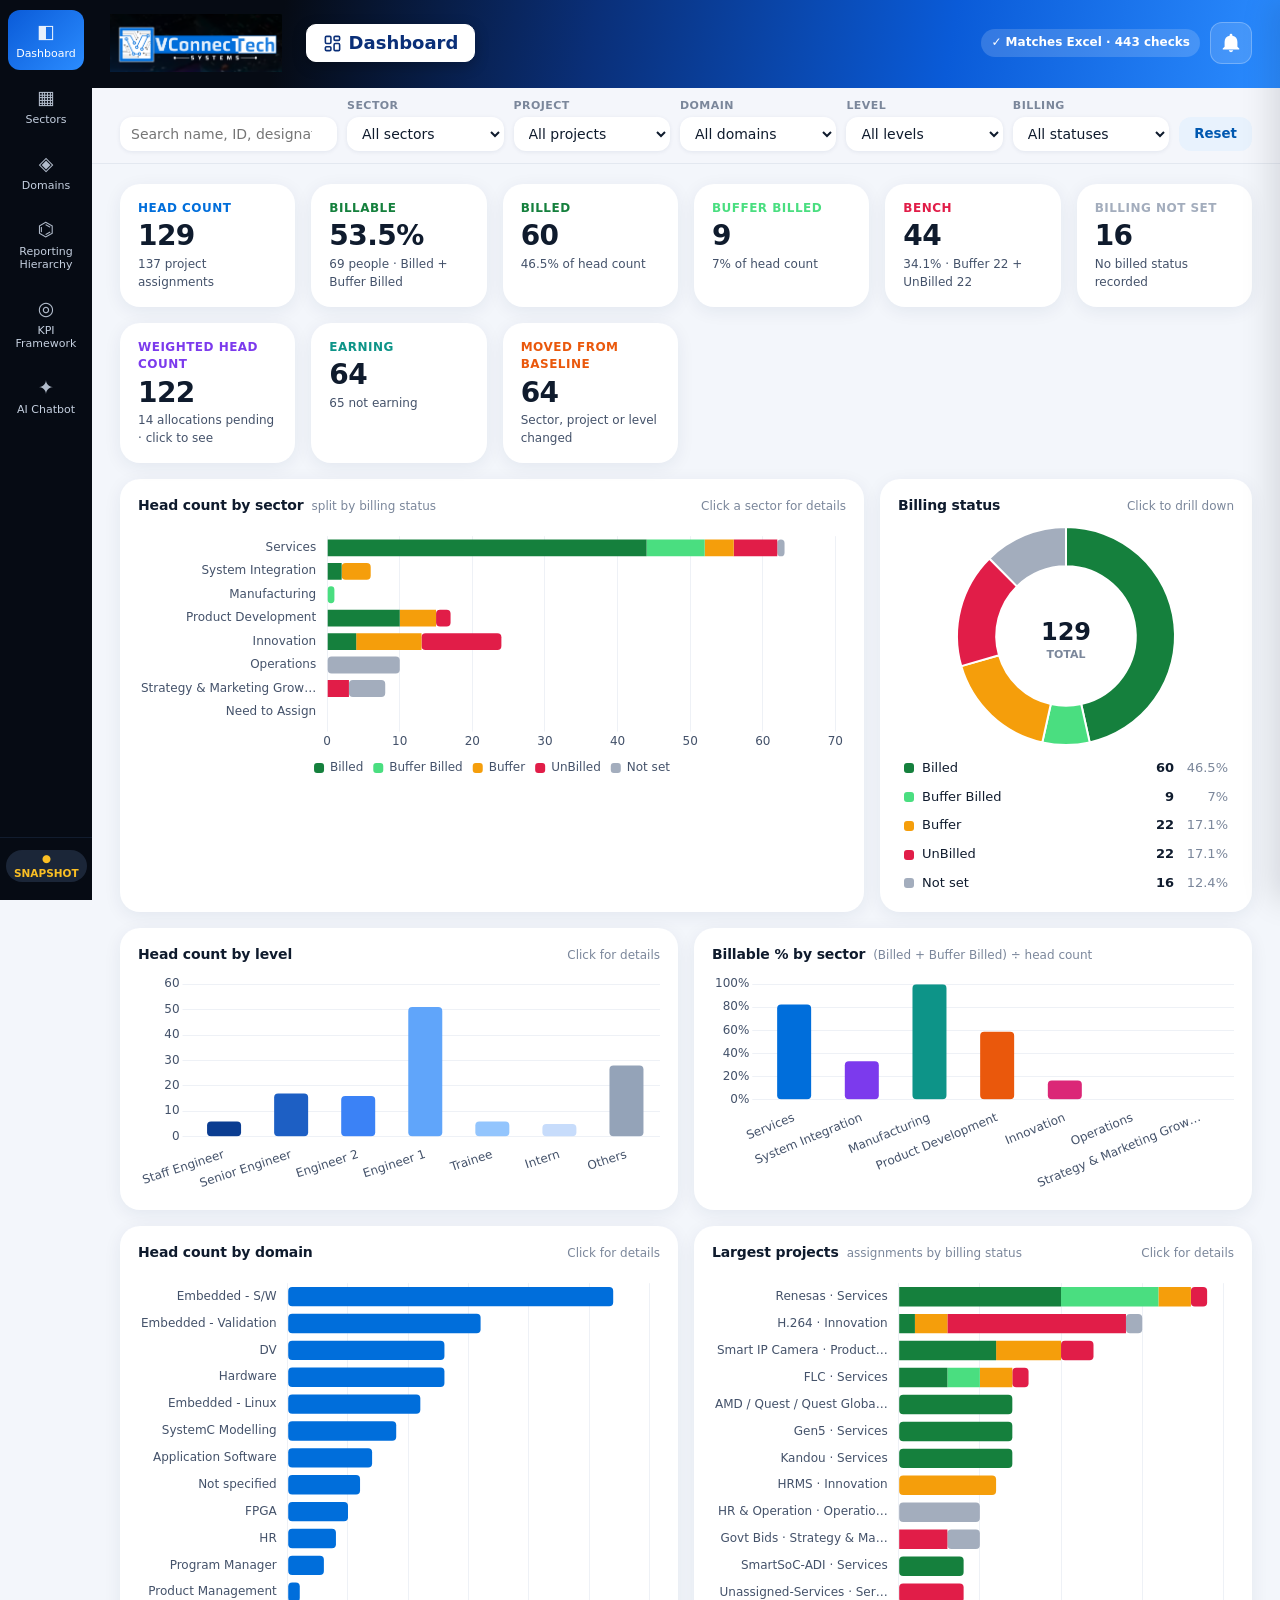
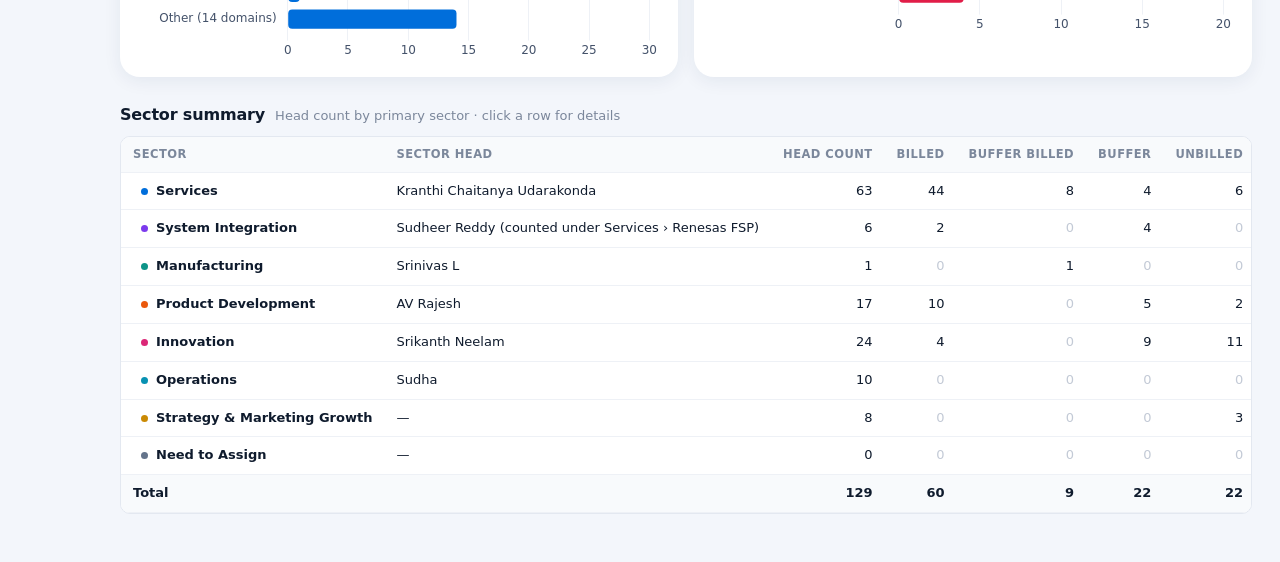
==== commit a6975740: "Add AI Chatbot page backed by Ollama (qwen3.5:9b)" ====
--- a/portal/index.html
+++ b/portal/index.html
@@ -19,6 +19,7 @@
         <a href="#/domains" data-route="domains"><span class="ico">◈</span>Domains</a>
         <a href="#/hierarchy" data-route="hierarchy"><span class="ico">⌬</span>Reporting Hierarchy</a>
         <a href="#/kpi" data-route="kpi"><span class="ico">◎</span>KPI Framework</a>
+        <a href="#/chat" data-route="chat"><span class="ico">✦</span>AI Chatbot</a>
       </nav>
       <div class="sidebar-foot" id="sourceInfo"></div>
     </aside>
--- a/portal/css/styles.css
+++ b/portal/css/styles.css
@@ -573,6 +573,10 @@
 
 /* alerts — attendance tab */
 .al-tabs { margin: 0 0 16px; }
+/* Excel edits / Attendance: the inactive tab must still look like a button */
+.al-tabs .tab { border: 1.5px solid transparent; padding: 8px 18px; }
+.al-tabs .tab:not(.on) { background: #fff; border-color: #9fb0c6; color: var(--brand); box-shadow: 0 1px 3px rgba(15, 27, 45, .12); }
+.al-tabs .tab:not(.on):hover { background: var(--brand-50); border-color: var(--brand); box-shadow: 0 2px 6px rgba(15, 27, 45, .18); }
 .att-mail { display: flex; align-items: center; gap: 14px; justify-content: space-between; flex-wrap: wrap; padding: 12px 16px; font-size: 13.5px; }
 .att-mail .btn[disabled] { opacity: .5; cursor: default; }
 .att-filt { display: flex; gap: 6px; flex-wrap: wrap; margin: 0 0 10px; }
@@ -691,3 +695,42 @@
 .re-msg { min-height: 18px; color: var(--unbilled); font-size: 13px; font-weight: 600; margin: 2px 0 6px 102px; }
 .re-foot { display: flex; justify-content: space-between; align-items: center; gap: 12px; flex-wrap: wrap; border-top: 1px solid var(--line); padding-top: 12px; font-size: 12.5px; }
 @media (max-width: 700px) { .re-row { grid-template-columns: 1fr; gap: 4px; } .re-lbl { flex-direction: row; gap: 6px; padding-top: 0; } .re-msg { margin-left: 0; } }
+
+/* ---------- AI Chatbot ---------- */
+.chat-card { display: flex; flex-direction: column; height: calc(100vh - 170px); min-height: 460px; padding: 0; overflow: hidden; }
+.chat-head { display: flex; align-items: center; gap: 12px; padding: 14px 18px; border-bottom: 1px solid var(--line-2); flex-wrap: wrap; }
+.chat-head h3 { font-size: 15px; }
+.chat-head .sub { color: var(--ink-3); font-size: 12px; margin-top: 2px; }
+.chat-head .warn-t { color: var(--unbilled); }
+.chat-model { margin-left: auto; font-size: 12px; font-weight: 600; padding: 3px 10px; border-radius: 99px; background: var(--line-2); color: var(--ink-2); }
+.chat-model.ok { background: #e7f6ec; color: var(--ok); }
+.chat-model.bad { background: #fdecef; color: var(--unbilled); }
+.chat-log { flex: 1; overflow-y: auto; padding: 18px; display: flex; flex-direction: column; gap: 12px; background: #fafbfd; }
+.chat-empty { margin: auto; text-align: center; color: var(--ink-2); max-width: 640px; }
+.chat-sugg { display: flex; flex-wrap: wrap; gap: 8px; justify-content: center; margin-top: 10px; }
+.chip-btn { border: 1px solid #cfe3fb; background: var(--brand-50); color: var(--brand-600); border-radius: 99px; padding: 6px 12px; font-size: 12.5px; font-weight: 600; cursor: pointer; }
+.chip-btn:hover { border-color: var(--brand); }
+.msg { display: flex; }
+.msg.me { justify-content: flex-end; }
+.msg .bubble { max-width: min(760px, 85%); padding: 10px 14px; border-radius: 14px; font-size: 13.5px; line-height: 1.5; overflow-wrap: anywhere; }
+.msg.me .bubble { background: var(--brand); color: #fff; border-bottom-right-radius: 4px; }
+.msg.bot .bubble { background: #fff; border: 1px solid var(--line); color: var(--ink); border-bottom-left-radius: 4px; }
+.msg.bot.blocked .bubble { background: #fff7d6; border-color: #f3e1a0; color: #6b4e00; }
+.msg.bot.err .bubble { background: #fdecef; border-color: #f7c8d1; color: #9f1239; }
+.msg .bubble p { margin: 0 0 6px; }
+.msg .bubble p:last-child { margin-bottom: 0; }
+.msg .bubble ul, .msg .bubble ol { margin: 4px 0 6px; padding-left: 20px; }
+.msg .bubble code { background: var(--line-2); padding: 0 4px; border-radius: 4px; font-size: 12px; }
+.msg .bubble .table-wrap { margin: 6px 0; max-height: 360px; }
+.typing { display: inline-flex; gap: 5px; align-items: center; }
+.typing span { width: 7px; height: 7px; border-radius: 50%; background: var(--ink-3); animation: chatDot 1.2s infinite ease-in-out; }
+.typing span:nth-child(2) { animation-delay: .15s; }
+.typing span:nth-child(3) { animation-delay: .3s; }
+@keyframes chatDot { 0%, 80%, 100% { opacity: .3; transform: translateY(0); } 40% { opacity: 1; transform: translateY(-3px); } }
+.chat-input { display: flex; gap: 10px; padding: 12px 18px; border-top: 1px solid var(--line-2); align-items: flex-end; }
+.chat-input textarea { flex: 1; resize: none; border: 1px solid var(--line); border-radius: 10px; padding: 9px 12px; font: inherit; font-size: 14px; max-height: 160px; outline: none; }
+.chat-input textarea:focus { border-color: var(--brand); box-shadow: 0 0 0 3px var(--brand-50); }
+.chat-input .btn { height: 38px; }
+.chat-input .btn:disabled { opacity: .55; cursor: wait; }
+.chat-foot { padding: 0 18px 10px; font-size: 11.5px; color: var(--ink-3); }
+@media (max-width: 860px) { .chat-card { height: calc(100vh - 140px); } .msg .bubble { max-width: 92%; } }
